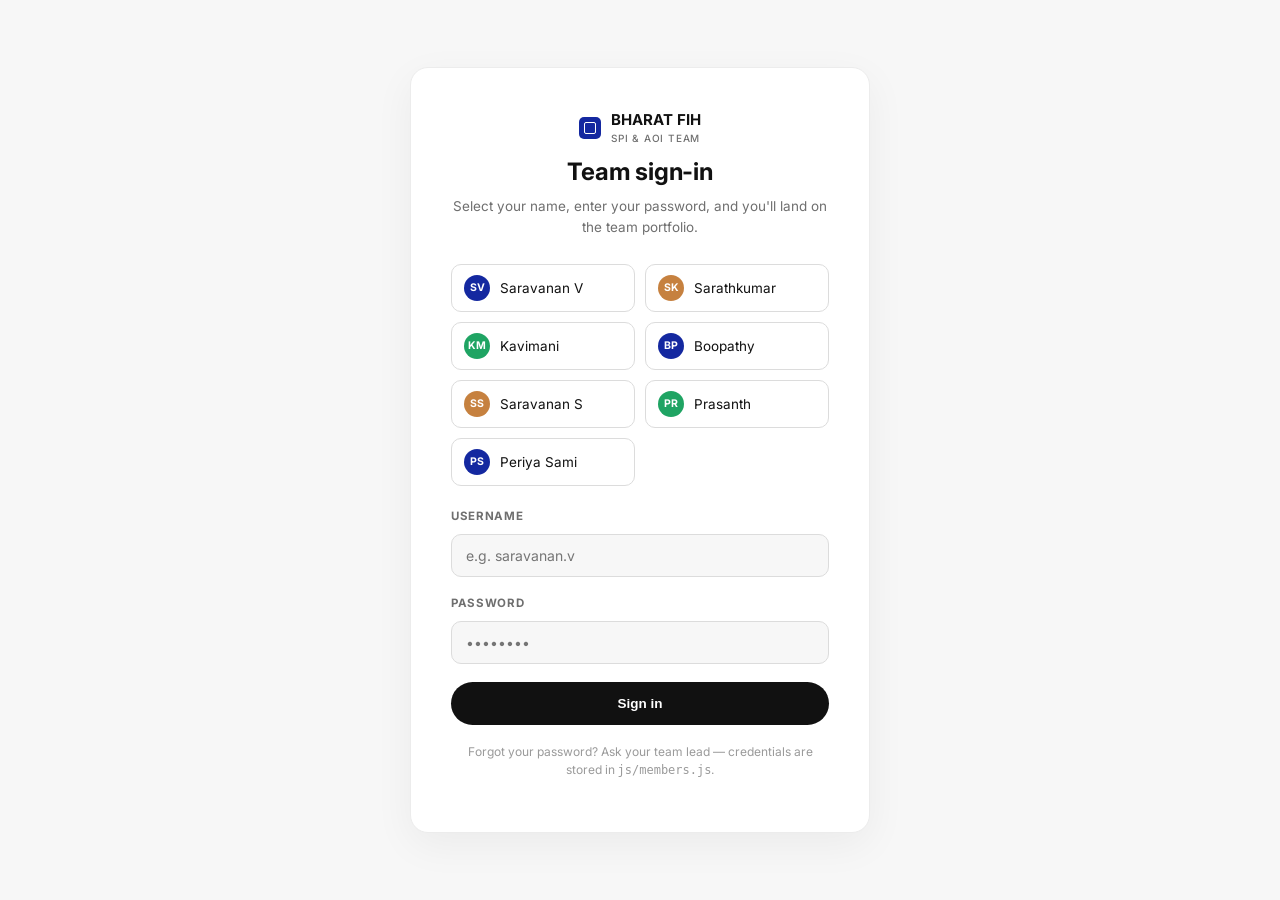
==== index.html @ c688f2c4 "Add files via upload" ====
<!doctype html>
<html lang="en">
<head>
<meta charset="UTF-8">
<meta name="viewport" content="width=device-width, initial-scale=1.0">
<title>Bharat FIH · AOI Team Portal</title>
<link rel="preconnect" href="https://fonts.googleapis.com">
<link href="https://fonts.googleapis.com/css2?family=Inter:wght@400;500;600;700&display=swap" rel="stylesheet">
<link rel="stylesheet" href="css/style.css">
</head>
<body class="pcb-texture">

<div class="login-shell">
  <div class="login-card">
    <a href="index.html" class="brand">
      <span class="chip"></span>
      <span>
        BHARAT FIH
        <small>SPI &amp; AOI Team</small>
      </span>
    </a>

    <h2 class="login-title">Team sign-in</h2>
    <p class="login-sub">Select your name, enter your password, and you'll land on the team portfolio.</p>

    <div class="member-select" id="memberSelect"></div>

    <form id="loginForm">
      <div class="login-error" id="loginError"></div>
      <div class="field">
        <label for="usernameField">Username</label>
        <input type="text" id="usernameField" autocomplete="username" placeholder="e.g. saravanan.v" required>
      </div>
      <div class="field">
        <label for="passwordField">Password</label>
        <input type="password" id="passwordField" autocomplete="current-password" placeholder="••••••••" required>
      </div>
      <button type="submit" class="btn-primary">Sign in</button>
    </form>

    <p class="login-hint">Forgot your password? Ask your team lead — credentials are stored in <code>js/members.js</code>.</p>
  </div>
</div>

<script src="js/members.js"></script>
<script src="js/auth.js"></script>
</body>
</html>
---- css/style.css ----
/* ============================================================
   BHARAT FIH — AOI TEAM PORTFOLIO
   Design language: Samsung.com — bold black type, one blue
   accent, generous white space, dark showcase panels for
   product/hero imagery, pill CTAs.
   ============================================================ */
:root{
  --bg:        #ffffff;
  --bg-soft:   #f7f7f7;
  --panel:     #101010;
  --panel-2:   #1c1c1c;

  --ink:       #111111;
  --muted:     #6f6f6f;
  --muted-2:   #9a9a9a;
  --line:      #ececec;
  --line-2:    #dcdcdc;

  --blue:      #1428a0;
  --blue-dark: #0d1c73;
  --copper:    #c6813f;
  --green:     #1fa463;
  --cyan:      #1f9ba8;

  --radius-pill: 999px;
  --radius:      10px;
  --radius-lg:   18px;

  --font: "Inter", -apple-system, "Helvetica Neue", Arial, sans-serif;
}

*{ box-sizing:border-box; }
html{ scroll-behavior:smooth; }
body{
  margin:0;
  background:var(--bg);
  color:var(--ink);
  font-family:var(--font);
  line-height:1.55;
  -webkit-font-smoothing:antialiased;
}
img{ max-width:100%; display:block; }
a{ color:inherit; text-decoration:none; }
::selection{ background:var(--blue); color:#fff; }

a:focus-visible, button:focus-visible, input:focus-visible{
  outline:2px solid var(--blue);
  outline-offset:3px;
}
@media (prefers-reduced-motion: reduce){
  *{ animation-duration:0.01ms !important; animation-iteration-count:1 !important; transition-duration:0.01ms !important; scroll-behavior:auto !important; }
}

.wrap{ max-width:1180px; margin:0 auto; padding:0 32px; }
.eyebrow{
  font-size:12px; font-weight:700; letter-spacing:0.14em; text-transform:uppercase;
  color:var(--blue);
}
h1,h2,h3,h4{ font-family:var(--font); font-weight:700; letter-spacing:-0.01em; margin:0 0 0.4em; color:var(--ink); }
p{ color:var(--muted); margin:0 0 1em; }
.section{ padding:88px 0; border-bottom:1px solid var(--line); }
.section.soft{ background:var(--bg-soft); }
.section-head{ text-align:center; max-width:640px; margin:0 auto 56px; }
.section-head h2{ font-size:clamp(28px,3.6vw,42px); margin-top:10px; }
.section-head p{ font-size:15px; }

.btn{
  display:inline-flex; align-items:center; gap:8px;
  padding:12px 24px; border-radius:var(--radius-pill);
  font-size:13px; font-weight:600; cursor:pointer; border:1px solid transparent;
}
.btn-dark{ background:var(--ink); color:#fff; }
.btn-dark:hover{ background:#000; }
.btn-outline{ background:transparent; color:var(--ink); border-color:var(--line-2); }
.btn-outline:hover{ border-color:var(--ink); }
.link-arrow{ color:var(--blue); font-weight:600; font-size:13.5px; }
.link-arrow:hover{ text-decoration:underline; }

.topnav{
  position:sticky; top:0; z-index:50;
  background:rgba(255,255,255,0.85);
  backdrop-filter:blur(14px);
  border-bottom:1px solid var(--line);
}
.topnav .wrap{ display:flex; align-items:center; justify-content:space-between; height:64px; }
.brand{ display:flex; align-items:center; gap:10px; font-weight:700; font-size:15px; color:var(--ink); }
.brand .chip{ width:22px; height:22px; border-radius:5px; background:var(--blue); position:relative; flex:none; }
.brand .chip::after{ content:""; position:absolute; inset:5px; border:1.5px solid #fff; border-radius:2px; }
.brand small{ display:block; font-weight:500; font-size:10px; letter-spacing:0.08em; color:var(--muted); text-transform:uppercase; }
.navlinks{ display:flex; gap:30px; list-style:none; margin:0; padding:0; }
.navlinks a{ font-size:13px; font-weight:500; color:var(--ink); opacity:0.75; }
.navlinks a:hover{ opacity:1; color:var(--blue); }
.nav-user{ display:flex; align-items:center; gap:12px; font-size:12.5px; color:var(--muted); }
.nav-user .dot{ width:7px; height:7px; border-radius:50%; background:var(--green); }
.btn-ghost{
  border:1px solid var(--line-2); background:transparent; color:var(--ink);
  padding:8px 16px; border-radius:var(--radius-pill); font-size:12.5px; cursor:pointer; font-weight:600;
}
.btn-ghost:hover{ border-color:var(--ink); }

.hero{ padding:76px 0 0; text-align:center; }
.hero .eyebrow{ display:block; margin-bottom:14px; }
.hero h1{ font-size:clamp(34px,5.2vw,54px); line-height:1.08; max-width:820px; margin:0 auto 14px; }
.hero .lead{ font-size:16.5px; max-width:480px; margin:0 auto 28px; }
.hero-ctas{ display:flex; gap:14px; justify-content:center; margin-bottom:48px; }

.showcase{
  background:var(--panel); border-radius:0;
  padding:56px 24px 64px;
  position:relative; overflow:hidden;
}
.showcase-inner{ max-width:480px; margin:0 auto; position:relative; z-index:2; }
.showcase .pcb-card{
  background:#000; border-radius:var(--radius-lg); border:1px solid #2a2a2a;
  padding:32px; display:flex; align-items:center; justify-content:center;
}
.showcase .pcb-card svg{ width:100%; height:auto; max-width:360px; }
.showcase-caption{ margin-top:22px; color:#c9c9c9; font-size:13.5px; }
.showcase-caption b{ color:#fff; }

.stats{ display:grid; grid-template-columns:repeat(4,1fr); }
.stat{ padding:30px 20px; text-align:center; border-right:1px solid var(--line); }
.stat:last-child{ border-right:none; }
.stat .num{ font-size:30px; font-weight:700; color:var(--ink); }
.stat .lbl{ font-size:11px; font-weight:600; text-transform:uppercase; letter-spacing:0.08em; color:var(--muted); margin-top:4px; }

.about-grid{ display:grid; grid-template-columns:1fr 1fr; gap:64px; align-items:start; }
.about-grid > div:first-child p{ color:var(--ink); opacity:0.75; font-size:15.5px; }
.pillar{ display:flex; gap:16px; padding:20px 0; border-top:1px solid var(--line); }
.pillar:first-child{ border-top:none; }
.pillar .idx{ font-weight:700; color:var(--blue); font-size:14px; padding-top:2px; flex:none; width:26px; }
.pillar h4{ font-size:15px; margin-bottom:4px; }
.pillar p{ font-size:14px; margin:0; }

.flow{ border-top:1px solid var(--line); }
.flow-step{
  display:grid; grid-template-columns:64px 1fr auto; gap:24px; align-items:center;
  padding:28px 0; border-bottom:1px solid var(--line);
}
.flow-step .step-idx{ font-size:22px; font-weight:700; color:var(--line-2); }
.flow-step.owned .step-idx{ color:var(--blue); }
.flow-step .step-body h4{ font-size:17px; margin-bottom:3px; }
.flow-step .step-body p{ font-size:13.5px; margin:0; max-width:560px; }
.flow-step .step-tag{
  font-size:11px; font-weight:700; text-transform:uppercase; letter-spacing:0.06em;
  padding:6px 14px; border-radius:var(--radius-pill); border:1px solid var(--line-2); color:var(--muted); white-space:nowrap;
}
.flow-step.owned .step-tag{ color:var(--blue); border-color:var(--blue); background:#eef0fa; }

.def-grid{ display:grid; grid-template-columns:repeat(3,1fr); gap:20px; margin-top:48px; }
.def-card{ background:#fff; border:1px solid var(--line); border-radius:var(--radius); padding:26px; }
.def-card .tag{ font-size:11px; font-weight:700; color:var(--copper); letter-spacing:0.08em; text-transform:uppercase; }
.def-card h4{ font-size:19px; margin:10px 0 8px; }
.def-card p{ font-size:13.5px; margin:0; }

.team-grid{ display:grid; grid-template-columns:repeat(4, 1fr); gap:16px; }
.member-card{
  background:#fff; border:1px solid var(--line); border-radius:var(--radius-lg);
  padding:24px; text-align:center; position:relative;
  transition:box-shadow .15s ease, transform .15s ease;
}
.member-card:hover{ box-shadow:0 8px 24px rgba(0,0,0,0.06); transform:translateY(-2px); }
.avatar{
  width:52px; height:52px; border-radius:50%; margin:0 auto 16px;
  display:flex; align-items:center; justify-content:center;
  font-weight:700; font-size:16px; color:#fff;
}
.member-card h4{ font-size:16px; margin-bottom:2px; }
.member-card .role{ font-size:11.5px; font-weight:700; color:var(--blue); letter-spacing:0.04em; text-transform:uppercase; margin-bottom:10px; display:block; }
.member-card .desc{ font-size:13px; color:var(--muted); margin:0; }
.member-card.is-you{ border-color:var(--blue); box-shadow:0 0 0 1px var(--blue) inset; }
.member-card .you-flag{
  position:absolute; top:14px; right:14px; font-size:9.5px; font-weight:700;
  letter-spacing:0.06em; color:var(--blue); border:1px solid var(--blue); padding:3px 8px; border-radius:var(--radius-pill);
}

.res-grid{ display:grid; grid-template-columns:repeat(3,1fr); gap:20px; }
.res-card{
  border:1px dashed var(--line-2); border-radius:var(--radius); padding:24px;
  display:flex; flex-direction:column; gap:10px; background:#fff;
}
.res-card h4{ font-size:15px; margin:0; }
.res-card p{ font-size:13px; margin:0; }
.res-card .status{ font-size:10.5px; font-weight:700; color:var(--muted-2); letter-spacing:0.06em; text-transform:uppercase; margin-top:auto; }

footer{ padding:44px 0; }
footer .wrap{ display:flex; justify-content:space-between; align-items:center; flex-wrap:wrap; gap:14px; }
footer p{ font-size:12px; color:var(--muted-2); margin:0; }

.login-shell{ min-height:100vh; display:flex; align-items:center; justify-content:center; padding:40px 20px; background:var(--bg-soft); }
.login-card{ width:100%; max-width:460px; background:#fff; border:1px solid var(--line); border-radius:var(--radius-lg); padding:40px; box-shadow:0 12px 40px rgba(0,0,0,0.05); }
.login-card .brand{ justify-content:center; margin-bottom:6px; }
.login-title{ text-align:center; margin-bottom:6px; }
.login-sub{ text-align:center; font-size:13.5px; margin-bottom:26px; }
.member-select{ display:grid; grid-template-columns:repeat(2,1fr); gap:10px; margin-bottom:22px; }
.member-pill{
  display:flex; align-items:center; gap:10px; padding:10px 12px;
  border:1px solid var(--line-2); border-radius:var(--radius); background:transparent; color:var(--ink);
  cursor:pointer; font-family:var(--font); font-size:13.5px; text-align:left;
}
.member-pill .mini-avatar{
  width:26px; height:26px; border-radius:50%; flex:none;
  display:flex; align-items:center; justify-content:center; font-size:10.5px; color:#fff; font-weight:700;
}
.member-pill.selected{ border-color:var(--blue); background:#eef0fa; }
.field{ margin-bottom:18px; }
.field label{ display:block; font-size:11.5px; font-weight:700; text-transform:uppercase; letter-spacing:0.06em; color:var(--muted); margin-bottom:8px; }
.field input{
  width:100%; background:var(--bg-soft); border:1px solid var(--line-2); border-radius:var(--radius);
  padding:12px 14px; color:var(--ink); font-size:14px; font-family:var(--font);
}
.field input:focus{ border-color:var(--blue); outline:none; }
.btn-primary{
  width:100%; padding:14px; background:var(--ink); color:#fff; border:none; border-radius:var(--radius-pill);
  font-weight:700; font-size:13.5px; cursor:pointer; transition:background .15s ease;
}
.btn-primary:hover{ background:#000; }
.login-error{
  display:none; font-size:12.5px; color:#a02020;
  background:#fdeeee; border:1px solid #f3caca; padding:10px 12px; border-radius:var(--radius); margin-bottom:16px;
}
.login-hint{ text-align:center; margin-top:18px; font-size:12px; color:var(--muted-2); }

@media (max-width: 980px){
  .about-grid{ grid-template-columns:1fr; }
  .def-grid{ grid-template-columns:1fr; }
  .team-grid{ grid-template-columns:repeat(2,1fr); }
  .res-grid{ grid-template-columns:1fr; }
  .stats{ grid-template-columns:repeat(2,1fr); }
  .stat:nth-child(2n){ border-right:none; }
  .navlinks{ display:none; }
}
@media (max-width: 560px){
  .wrap{ padding:0 18px; }
  .section{ padding:64px 0; }
  .team-grid{ grid-template-columns:1fr; }
  .flow-step{ grid-template-columns:1fr; gap:10px; text-align:left; }
  .member-select{ grid-template-columns:1fr; }
  .hero-ctas{ flex-direction:column; align-items:center; }
}
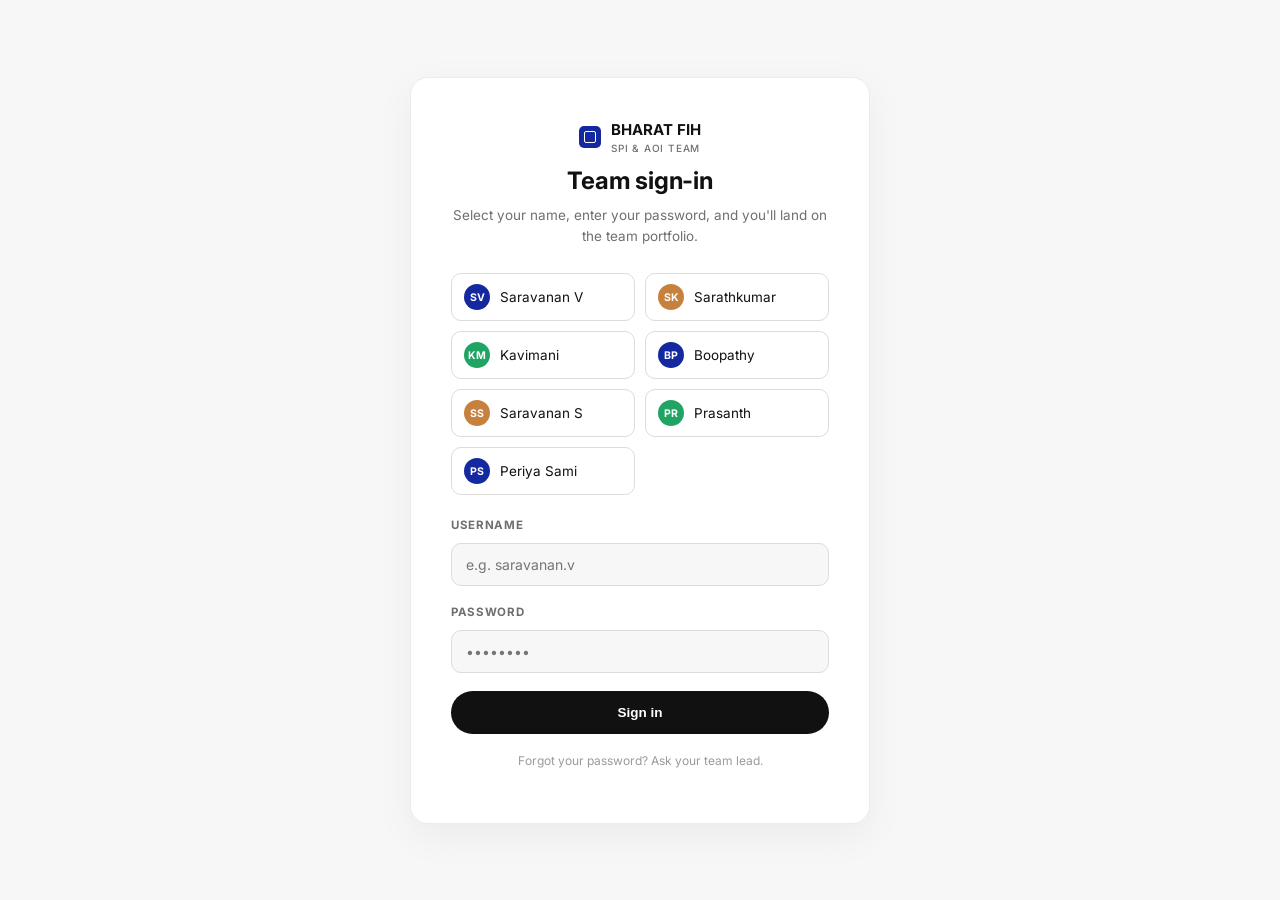
==== commit 7df87a89: "Update login hint in index.html Removed reference to stored credentials in login hint." ====
--- a/index.html
+++ b/index.html
@@ -38,7 +38,7 @@
       <button type="submit" class="btn-primary">Sign in</button>
     </form>
 
-    <p class="login-hint">Forgot your password? Ask your team lead — credentials are stored in <code>js/members.js</code>.</p>
+    <p class="login-hint">Forgot your password? Ask your team lead.</p>
   </div>
 </div>
 
--- a/css/style.css
+++ b/css/style.css
@@ -1,9 +1,4 @@
-/* ============================================================
-   BHARAT FIH — AOI TEAM PORTFOLIO
-   Design language: Samsung.com — bold black type, one blue
-   accent, generous white space, dark showcase panels for
-   product/hero imagery, pill CTAs.
-   ============================================================ */
+
 :root{
   --bg:        #ffffff;
   --bg-soft:   #f7f7f7;
@@ -238,3 +233,83 @@
   .member-select{ grid-template-columns:1fr; }
   .hero-ctas{ flex-direction:column; align-items:center; }
 }
+
+/* ============================================================
+   TRAINING GALLERY
+   ============================================================ */
+.gallery-grid{ display:grid; grid-template-columns:repeat(4, 1fr); gap:18px; }
+.gallery-card{
+  background:#fff; border:1px solid var(--line); border-radius:var(--radius-lg);
+  overflow:hidden; display:flex; flex-direction:column;
+  transition:box-shadow .15s ease, transform .15s ease;
+}
+.gallery-card:hover{ box-shadow:0 10px 26px rgba(0,0,0,0.06); transform:translateY(-2px); }
+.gallery-thumb{
+  height:110px; display:flex; align-items:center; justify-content:center;
+  background:var(--bg-soft); color:var(--muted-2);
+}
+.gallery-thumb.ppt{ background:#eef0fa; color:var(--blue); }
+.gallery-thumb.image{ background:#fbeee0; color:var(--copper); }
+.gallery-body{ padding:18px 18px 20px; position:relative; }
+.gallery-idx{ font-size:11px; font-weight:700; color:var(--muted-2); letter-spacing:0.06em; }
+.gallery-body h4{ font-size:15px; margin:6px 0 4px; }
+.gallery-type{ font-size:11px; font-weight:600; color:var(--muted); text-transform:uppercase; letter-spacing:0.05em; display:block; margin-bottom:14px; }
+.gallery-action{
+  display:inline-block; font-size:12.5px; font-weight:700; color:var(--blue);
+}
+.gallery-action[data-status="missing"]{ color:var(--muted-2); cursor:default; }
+.gallery-action[data-status="pending"]{ color:var(--muted-2); }
+
+@media (max-width: 980px){
+  .gallery-grid{ grid-template-columns:repeat(2,1fr); }
+}
+@media (max-width: 560px){
+  .gallery-grid{ grid-template-columns:1fr; }
+}
+
+/* ============================================================
+   INTERNAL FAQ CHATBOT
+   ============================================================ */
+.chat-bubble{
+  position:fixed; bottom:24px; right:24px; z-index:100;
+  width:56px; height:56px; border-radius:50%;
+  background:var(--ink); color:#fff; border:none; cursor:pointer;
+  display:flex; align-items:center; justify-content:center;
+  box-shadow:0 10px 26px rgba(0,0,0,0.22);
+}
+.chat-bubble:hover{ background:#000; }
+.chat-panel{
+  position:fixed; bottom:92px; right:24px; z-index:100;
+  width:340px; max-width:calc(100vw - 32px); height:440px; max-height:70vh;
+  background:#fff; border:1px solid var(--line); border-radius:var(--radius-lg);
+  box-shadow:0 18px 48px rgba(0,0,0,0.18);
+  display:none; flex-direction:column; overflow:hidden;
+}
+.chat-panel.open{ display:flex; }
+.chat-head{
+  padding:14px 16px; border-bottom:1px solid var(--line);
+  display:flex; align-items:center; justify-content:space-between;
+}
+.chat-head-title{ display:flex; align-items:center; gap:8px; }
+.chat-head-title .dot{ width:7px; height:7px; border-radius:50%; background:var(--green); }
+.chat-head-title span{ font-size:13px; font-weight:700; }
+.chat-close{ background:none; border:none; cursor:pointer; color:var(--muted); font-size:15px; }
+.chat-messages{ flex:1; overflow-y:auto; padding:16px; display:flex; flex-direction:column; gap:10px; }
+.chat-msg{ max-width:82%; font-size:13px; line-height:1.5; padding:10px 12px; border-radius:14px; }
+.chat-msg.bot{ background:var(--bg-soft); color:var(--ink); align-self:flex-start; border-bottom-left-radius:4px; }
+.chat-msg.user{ background:var(--blue); color:#fff; align-self:flex-end; border-bottom-right-radius:4px; }
+.chat-suggestions{ display:flex; flex-wrap:wrap; gap:6px; padding:0 16px 12px; }
+.chat-chip{
+  font-size:11px; font-weight:600; color:var(--blue); background:#eef0fa;
+  border:none; border-radius:var(--radius-pill); padding:6px 10px; cursor:pointer;
+}
+.chat-input-row{ display:flex; gap:8px; padding:12px; border-top:1px solid var(--line); }
+.chat-input-row input{
+  flex:1; border:1px solid var(--line-2); border-radius:var(--radius-pill);
+  padding:10px 14px; font-size:13px; font-family:var(--font); background:var(--bg-soft);
+}
+.chat-input-row input:focus{ outline:none; border-color:var(--blue); }
+.chat-send{
+  width:38px; height:38px; border-radius:50%; border:none; background:var(--ink); color:#fff; cursor:pointer; flex:none;
+}
+.chat-send:hover{ background:#000; }
